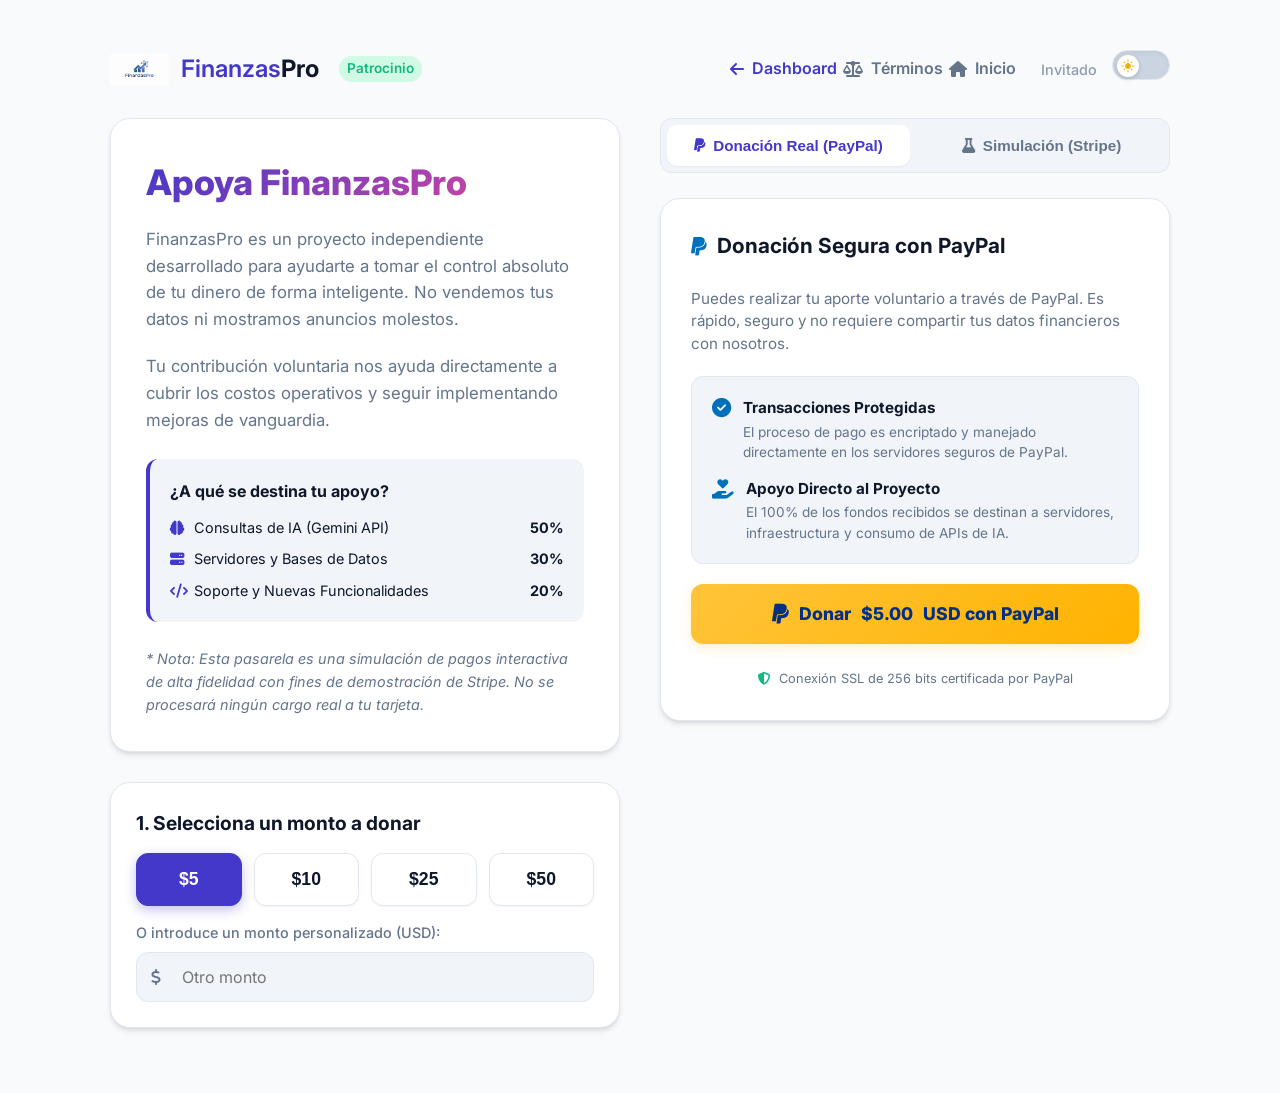
==== donar.html @ a04c6038 "Initial commit: FinanzasPro con donaciones PayPal" ====
<!DOCTYPE html>
<html lang="es">
<head>
    <meta charset="UTF-8">
    <meta name="viewport" content="width=device-width, initial-scale=1.0">
    <title>Apoyar a FinanzasPro | Donación Voluntaria y Segura</title>
    
    <!-- SEO Meta Tags Esenciales -->
    <meta name="description" content="Apoya el desarrollo independiente de FinanzasPro. Tu donación ayuda a mantener nuestros servidores activos y financiar las APIs de Inteligencia Artificial para ofrecerte consejos financieros inteligentes.">
    <meta name="keywords" content="donar, apoyar finanzaspro, donación voluntaria, stripe simulado, fintech inteligente, ahorro inteligente, finanzas personales">
    <meta name="author" content="FinanzasPro Team">
    <meta name="robots" content="index, follow">
    
    <!-- Open Graph / Facebook -->
    <meta property="og:type" content="website">
    <meta property="og:url" content="https://tusitio.com/donar">
    <meta property="og:title" content="Apoyar a FinanzasPro | Financiación Colectiva Inteligente">
    <meta property="og:description" content="Ayúdanos a mantener vivas las recomendaciones de IA. Haz una donación simulada o real de forma totalmente segura.">
    <meta property="og:image" content="https://tusitio.com/assets/og-image.jpg">
    
    <!-- Favicon -->
    <link rel="icon" type="image/svg+xml" href="data:image/svg+xml,<svg xmlns=%22http://www.w3.org/2000/svg%22 viewBox=%220 0 100 100%22><text y=%22.9em%22 font-size=%2290%22>💖</text></svg>">
    
    <!-- Google Fonts: Inter -->
    <link rel="preconnect" href="https://fonts.googleapis.com">
    <link rel="preconnect" href="https://fonts.gstatic.com" crossorigin>
    <link href="https://fonts.googleapis.com/css2?family=Inter:wght@300;400;500;600;700&display=swap" rel="stylesheet">
    
    <!-- FontAwesome for Icons -->
    <link rel="stylesheet" href="https://cdnjs.cloudflare.com/ajax/libs/font-awesome/6.4.0/css/all.min.css">
    
    <!-- CSS Principal -->
    <link rel="stylesheet" href="css/style.css">

    <!-- Script de inicialización de Tema para evitar flash blanco -->
    <script>
        (function() {
            const savedTheme = localStorage.getItem('theme');
            if (savedTheme === 'dark' || (!savedTheme && window.matchMedia('(prefers-color-scheme: dark)').matches)) {
                document.documentElement.setAttribute('data-theme', 'dark');
            }
        })();
    </script>

    <style>
        /* Estilos específicos de la página de donaciones */
        .donation-container {
            max-width: 1100px;
            margin: 0 auto;
            padding: 40px 20px;
        }

        .btn-back {
            display: inline-flex;
            align-items: center;
            gap: 8px;
            color: var(--color-primary);
            text-decoration: none;
            font-weight: 600;
            margin-bottom: 25px;
            transition: all 0.2s ease;
        }

        .btn-back:hover {
            transform: translateX(-5px);
            color: var(--color-primary-hover);
        }

        .donation-grid {
            display: grid;
            grid-template-columns: 1fr 1fr;
            gap: 40px;
            align-items: start;
        }

        @media (max-width: 900px) {
            .donation-grid {
                grid-template-columns: 1fr;
                gap: 30px;
            }
        }

        /* Hero Card */
        .donation-hero {
            background-color: var(--bg-card);
            border: 1px solid var(--border-color);
            border-radius: var(--radius-lg);
            padding: 35px;
            box-shadow: var(--shadow-md);
        }

        .donation-hero h1 {
            font-size: 2.2rem;
            font-weight: 800;
            margin-bottom: 15px;
            background: linear-gradient(135deg, var(--color-primary), #ec4899);
            -webkit-background-clip: text;
            background-clip: text;
            -webkit-text-fill-color: transparent;
        }

        .donation-hero p {
            color: var(--text-muted);
            font-size: 1.05rem;
            margin-bottom: 20px;
            line-height: 1.6;
        }

        .cost-breakdown {
            margin: 25px 0;
            padding: 20px;
            background-color: var(--bg-input);
            border-radius: var(--radius-md);
            border-left: 4px solid var(--color-primary);
        }

        .cost-breakdown h3 {
            font-size: 1rem;
            margin-bottom: 12px;
            font-weight: 700;
        }

        .cost-item {
            display: flex;
            justify-content: space-between;
            align-items: center;
            font-size: 0.9rem;
            margin-bottom: 8px;
            color: var(--text-main);
        }

        .cost-item:last-child {
            margin-bottom: 0;
        }

        .cost-item span i {
            width: 20px;
            color: var(--color-primary);
        }

        /* Amount Selector */
        .amount-selector {
            margin-top: 30px;
        }

        .amount-selector h2 {
            font-size: 1.2rem;
            font-weight: 700;
            margin-bottom: 15px;
        }

        .preset-grid {
            display: grid;
            grid-template-columns: repeat(4, 1fr);
            gap: 12px;
            margin-bottom: 15px;
        }

        @media (max-width: 480px) {
            .preset-grid {
                grid-template-columns: repeat(2, 1fr);
            }
        }

        .amount-btn {
            background-color: var(--bg-card);
            border: 1px solid var(--border-color);
            border-radius: var(--radius-md);
            padding: 15px 10px;
            font-size: 1.1rem;
            font-weight: 700;
            color: var(--text-main);
            cursor: pointer;
            transition: all 0.2s ease;
            box-shadow: var(--shadow-sm);
            text-align: center;
        }

        .amount-btn:hover {
            border-color: var(--color-primary);
            color: var(--color-primary);
            transform: translateY(-2px);
        }

        .amount-btn.active {
            background-color: var(--color-primary);
            border-color: var(--color-primary);
            color: white;
            box-shadow: 0 4px 12px rgba(67, 56, 202, 0.3);
        }

        /* Custom Input Inside Selector */
        .custom-amount-wrapper {
            margin-top: 15px;
        }

        /* 3D Flipping Credit Card Visual */
        .card-perspective {
            perspective: 1000px;
            margin-bottom: 25px;
        }

        .credit-card-mock {
            width: 100%;
            height: 220px;
            position: relative;
            transform-style: preserve-3d;
            transition: transform 0.8s cubic-bezier(0.175, 0.885, 0.32, 1.275);
            cursor: pointer;
        }

        .credit-card-mock.flipped {
            transform: rotateY(180deg);
        }

        .card-face {
            position: absolute;
            width: 100%;
            height: 100%;
            backface-visibility: hidden;
            border-radius: 16px;
            padding: 24px;
            color: white;
            display: flex;
            flex-direction: column;
            justify-content: space-between;
            box-shadow: 0 10px 25px rgba(0, 0, 0, 0.25);
            background: linear-gradient(135deg, #1e1b4b, #312e81, #4338ca);
            border: 1px solid rgba(255, 255, 255, 0.1);
        }

        .card-face.back {
            transform: rotateY(180deg);
            background: linear-gradient(135deg, #312e81, #1e1b4b, #0f172a);
            padding: 20px 0;
        }

        /* Front elements */
        .card-brand-row {
            display: flex;
            justify-content: space-between;
            align-items: center;
        }

        .card-chip {
            width: 45px;
            height: 35px;
            background: linear-gradient(135deg, #f59e0b, #d97706);
            border-radius: 6px;
            position: relative;
            overflow: hidden;
        }

        .card-chip::after {
            content: '';
            position: absolute;
            top: 0; left: 0; right: 0; bottom: 0;
            background: repeating-linear-gradient(0deg, transparent, transparent 4px, rgba(0,0,0,0.1) 4px, rgba(0,0,0,0.1) 8px),
                        repeating-linear-gradient(90deg, transparent, transparent 4px, rgba(0,0,0,0.1) 4px, rgba(0,0,0,0.1) 8px);
        }

        .card-number-display {
            font-size: 1.5rem;
            letter-spacing: 3px;
            font-family: 'Courier New', Courier, monospace;
            font-weight: bold;
            margin: 20px 0 10px 0;
            text-shadow: 1px 1px 2px rgba(0, 0, 0, 0.5);
            word-spacing: 5px;
        }

        .card-info-row {
            display: flex;
            justify-content: space-between;
            align-items: flex-end;
        }

        .card-label {
            font-size: 0.7rem;
            text-transform: uppercase;
            letter-spacing: 1px;
            opacity: 0.7;
            margin-bottom: 2px;
        }

        .card-value {
            font-size: 0.95rem;
            font-weight: 600;
            text-transform: uppercase;
            letter-spacing: 1px;
            max-width: 180px;
            overflow: hidden;
            text-overflow: ellipsis;
            white-space: nowrap;
        }

        .card-value.expiry {
            font-family: 'Courier New', Courier, monospace;
            font-size: 1.1rem;
        }

        /* Back elements */
        .card-magnetic-stripe {
            height: 45px;
            background-color: #000;
            width: 100%;
            margin-top: 10px;
        }

        .card-signature-area {
            margin: 15px 24px;
            display: flex;
            align-items: center;
        }

        .signature-strip {
            background-color: #fff;
            color: #333;
            height: 35px;
            flex-grow: 1;
            padding: 0 10px;
            font-family: 'Brush Script MT', cursive, sans-serif;
            font-size: 1.3rem;
            display: flex;
            align-items: center;
            border-radius: 4px;
            background-image: repeating-linear-gradient(45deg, #e2e8f0, #e2e8f0 10px, #fff 10px, #fff 20px);
        }

        .cvv-display {
            background-color: #f59e0b;
            color: #000;
            width: 45px;
            height: 30px;
            display: flex;
            align-items: center;
            justify-content: center;
            font-weight: bold;
            font-family: 'Courier New', Courier, monospace;
            border-radius: 4px;
            margin-left: 10px;
        }

        .card-back-text {
            font-size: 0.6rem;
            opacity: 0.5;
            padding: 0 24px;
            line-height: 1.3;
        }

        /* Form styling extension */
        .checkout-card {
            background-color: var(--bg-card);
            border: 1px solid var(--border-color);
            border-radius: var(--radius-lg);
            padding: 30px;
            box-shadow: var(--shadow-md);
        }

        .checkout-card h2 {
            font-size: 1.3rem;
            margin-bottom: 20px;
            font-weight: 700;
            display: flex;
            align-items: center;
            gap: 10px;
        }

        .checkout-card h2 i {
            color: var(--color-success);
        }

        .input-inline-group {
            display: grid;
            grid-template-columns: 2fr 1fr;
            gap: 15px;
        }

        .checkout-secure-badge {
            display: flex;
            align-items: center;
            justify-content: center;
            gap: 8px;
            font-size: 0.8rem;
            color: var(--text-muted);
            margin-top: 15px;
            text-align: center;
        }

        .checkout-secure-badge i {
            color: #10b981;
        }

        /* Success Modal */
        .modal-overlay {
            position: fixed;
            top: 0; left: 0; width: 100%; height: 100%;
            background-color: rgba(15, 23, 42, 0.85);
            backdrop-filter: blur(8px);
            z-index: 100000;
            display: flex;
            align-items: center;
            justify-content: center;
            opacity: 0;
            pointer-events: none;
            transition: opacity 0.4s ease;
        }

        .modal-overlay.active {
            opacity: 1;
            pointer-events: auto;
        }

        .success-modal {
            background-color: var(--bg-card);
            border-radius: 24px;
            padding: 40px;
            max-width: 500px;
            width: 90%;
            text-align: center;
            box-shadow: var(--shadow-lg);
            border: 1px solid var(--border-color);
            transform: scale(0.8) translateY(20px);
            transition: transform 0.4s cubic-bezier(0.175, 0.885, 0.32, 1.275);
            position: relative;
            overflow: hidden;
        }

        .modal-overlay.active .success-modal {
            transform: scale(1) translateY(0);
        }

        .modal-icon {
            width: 80px;
            height: 80px;
            background-color: var(--color-success-bg);
            color: var(--color-success);
            font-size: 3rem;
            border-radius: 50%;
            display: inline-flex;
            align-items: center;
            justify-content: center;
            margin-bottom: 25px;
            animation: pop-bounce 0.6s cubic-bezier(0.175, 0.885, 0.32, 1.275) 0.2s both;
        }

        @keyframes pop-bounce {
            0% { transform: scale(0); }
            70% { transform: scale(1.15); }
            100% { transform: scale(1); }
        }

        .success-modal h2 {
            font-size: 1.8rem;
            font-weight: 800;
            margin-bottom: 15px;
            color: var(--text-main);
        }

        .success-modal p {
            color: var(--text-muted);
            font-size: 1rem;
            line-height: 1.6;
            margin-bottom: 30px;
        }

        .btn-modal-close {
            background: linear-gradient(135deg, var(--color-primary), #6366f1);
            color: white;
            border: none;
            padding: 14px 28px;
            border-radius: var(--radius-md);
            font-weight: 700;
            font-size: 1rem;
            cursor: pointer;
            width: 100%;
            transition: all 0.2s;
            box-shadow: 0 4px 12px rgba(67, 56, 202, 0.3);
        }

        .btn-modal-close:hover {
            transform: translateY(-2px);
            filter: brightness(1.1);
        }

        /* Sparkle/Confetti Canvas */
        #confetti-canvas {
            position: absolute;
            top: 0; left: 0; width: 100%; height: 100%;
            pointer-events: none;
            z-index: 10;
        }

        /* Selector de Métodos de Pago (Tabs) */
        .payment-method-selector {
            display: flex;
            gap: 10px;
            margin-bottom: 25px;
            background-color: var(--bg-input);
            padding: 6px;
            border-radius: var(--radius-md);
            border: 1px solid var(--border-color);
        }

        .method-tab {
            flex: 1;
            display: flex;
            align-items: center;
            justify-content: center;
            gap: 8px;
            padding: 12px 10px;
            border-radius: calc(var(--radius-md) - 2px);
            border: none;
            background: none;
            color: var(--text-muted);
            font-size: 0.95rem;
            font-weight: 700;
            cursor: pointer;
            transition: all 0.2s ease;
        }

        .method-tab:hover {
            color: var(--text-main);
        }

        .method-tab.active {
            background-color: var(--bg-card);
            color: var(--color-primary);
            box-shadow: var(--shadow-sm);
        }

        /* Paneles */
        .stripe-panel.hidden,
        .paypal-panel.hidden {
            display: none;
        }

        /* Panel de PayPal */
        .paypal-panel {
            background-color: var(--bg-card);
            border: 1px solid var(--border-color);
            border-radius: var(--radius-lg);
            padding: 30px;
            box-shadow: var(--shadow-md);
            display: flex;
            flex-direction: column;
            gap: 20px;
        }

        .paypal-info-box {
            background-color: var(--bg-input);
            border: 1px solid var(--border-color);
            border-radius: var(--radius-md);
            padding: 20px;
            display: flex;
            flex-direction: column;
            gap: 15px;
        }

        .paypal-info-item {
            display: flex;
            align-items: flex-start;
            gap: 12px;
            font-size: 0.95rem;
            line-height: 1.5;
            color: var(--text-main);
        }

        .paypal-info-item i {
            color: #0070ba;
            font-size: 1.2rem;
            margin-top: 2px;
        }

        /* Botón de PayPal Oficial */
        .btn-paypal {
            background: linear-gradient(135deg, #ffc439, #ffb300);
            color: #003087;
            border: none;
            padding: 16px 28px;
            border-radius: var(--radius-md);
            font-weight: 800;
            font-size: 1.1rem;
            cursor: pointer;
            width: 100%;
            display: flex;
            align-items: center;
            justify-content: center;
            gap: 10px;
            box-shadow: 0 4px 12px rgba(255, 196, 57, 0.25);
            transition: all 0.25s cubic-bezier(0.175, 0.885, 0.32, 1.275);
            text-decoration: none;
        }

        .btn-paypal:hover {
            transform: translateY(-2px);
            box-shadow: 0 6px 18px rgba(255, 196, 57, 0.4);
            filter: brightness(1.03);
        }

        .btn-paypal:active {
            transform: translateY(0);
        }

        .btn-paypal i {
            font-size: 1.4rem;
        }

        .paypal-secure-badge {
            display: flex;
            align-items: center;
            justify-content: center;
            gap: 8px;
            font-size: 0.8rem;
            color: var(--text-muted);
            text-align: center;
            margin-top: 5px;
        }

        .paypal-secure-badge i {
            color: #10b981;
        }
    </style>
</head>
<body>
    <!-- Toast Notification Container -->
    <div id="toast-container" class="toast-container"></div>

    <div class="donation-container">
        <div class="top-nav" style="margin-bottom: 20px; position: relative;">
            <div class="logo">
                <img src="images/logo.png" alt="FinanzasPro" class="logo-img">
                <span>Finanzas<strong>Pro</strong></span>
                <span style="font-size: 0.85rem; padding: 2px 8px; background-color: var(--color-success-bg); color: var(--color-success); border-radius: 9999px; margin-left: 8px;">Patrocinio</span>
            </div>
            
            <button class="mobile-menu-btn" id="mobile-menu-btn" aria-label="Abrir menú">
                <i class="fa-solid fa-bars"></i>
            </button>

            <div class="user-profile" id="mobile-menu">
                <div class="dashboard-nav-links no-print">
                    <a href="finanzas.html" class="btn-back" style="margin-bottom: 0;">
                        <i class="fa-solid fa-arrow-left"></i> Dashboard
                    </a>
                    <a href="terminos.html" class="btn-back" style="margin-bottom: 0; color: var(--text-muted);">
                        <i class="fa-solid fa-scale-balanced"></i> Términos
                    </a>
                    <a href="index.html" class="btn-back" style="margin-bottom: 0; color: var(--text-muted);">
                        <i class="fa-solid fa-house"></i> Inicio
                    </a>
                </div>
                <span id="user-display" class="placeholder-text" style="font-size: 0.9rem; color: var(--text-muted);">Invitado</span>
                <label class="theme-switch" title="Cambiar tema">
                    <input type="checkbox" id="theme-toggle">
                    <span class="theme-slider">
                        <span class="theme-circle">
                            <svg class="sun-icon" xmlns="http://www.w3.org/2000/svg" viewBox="0 0 24 24"><path d="M12 7c-2.76 0-5 2.24-5 5s2.24 5 5 5 5-2.24 5-5-2.24-5-5-5zM2 13h2c.55 0 1-.45 1-1s-.45-1-1-1H2c-.55 0-1 .45-1 1s.45 1 1 1zm18 0h2c.55 0 1-.45 1-1s-.45-1-1-1h-2c-.55 0-1 .45-1 1s.45 1 1 1zM11 2v2c0 .55.45 1 1 1s1-.45 1-1V2c0-.55-.45-1-1-1s-1 .45-1 1zm0 18v2c0 .55.45 1 1 1s1-.45 1-1v-2c0-.55-.45-1-1-1s-1 .45-1 1zM5.99 4.58c-.39-.39-1.03-.39-1.41 0s-.39 1.03 0 1.41l1.06 1.06c.39.39 1.03.39 1.41 0s.39-1.03 0-1.41L5.99 4.58zm12.37 12.37c-.39-.39-1.03-.39-1.41 0s-.39 1.03 0 1.41l1.06 1.06c.39.39 1.03.39 1.41 0s.39-1.03 0-1.41l-1.06-1.06zm1.06-10.96c.39-.39.39-1.03 0-1.41s-1.03-.39-1.41 0l-1.06 1.06c-.39.39-.39 1.03 0 1.41s1.03.39 1.41 0l1.06-1.06zM7.05 18.01c.39-.39.39-1.03 0-1.41s-1.03-.39-1.41 0l-1.06 1.06c-.39.39-.39 1.03 0 1.41s1.03.39 1.41 0l1.06-1.06z"/></svg>
                            <svg class="moon-icon" xmlns="http://www.w3.org/2000/svg" viewBox="0 0 24 24"><path d="M12.3 22h-.1c-5.5 0-10-4.5-10-10 0-4.7 3.3-8.8 8-9.7.5-.1 1 .3 1 .8s-.3.9-.8 1c-3.6.8-6.2 4-6.2 7.9 0 4.4 3.6 8 8 8 3.9 0 7.1-2.6 7.9-6.2.1-.5.6-.8 1-.8.5 0 .9.4.8 1-.9 4.7-5 8-9.7 8z"/></svg>
                        </span>
                    </span>
                </label>
            </div>
        </div>

        <div class="donation-grid">
            <!-- Columna Izquierda: Información -->
            <div class="donation-hero-column">
                <div class="donation-hero">
                    <h1>Apoya FinanzasPro</h1>
                    <p>FinanzasPro es un proyecto independiente desarrollado para ayudarte a tomar el control absoluto de tu dinero de forma inteligente. No vendemos tus datos ni mostramos anuncios molestos.</p>
                    <p>Tu contribución voluntaria nos ayuda directamente a cubrir los costos operativos y seguir implementando mejoras de vanguardia.</p>
                    
                    <div class="cost-breakdown">
                        <h3>¿A qué se destina tu apoyo?</h3>
                        <div class="cost-item">
                            <span><i class="fa-solid fa-brain"></i> Consultas de IA (Gemini API)</span>
                            <strong>50%</strong>
                        </div>
                        <div class="cost-item">
                            <span><i class="fa-solid fa-server"></i> Servidores y Bases de Datos</span>
                            <strong>30%</strong>
                        </div>
                        <div class="cost-item">
                            <span><i class="fa-solid fa-code"></i> Soporte y Nuevas Funcionalidades</span>
                            <strong>20%</strong>
                        </div>
                    </div>
                    
                    <p style="font-size: 0.9rem; font-style: italic; margin-bottom: 0;">* Nota: Esta pasarela es una simulación de pagos interactiva de alta fidelidad con fines de demostración de Stripe. No se procesará ningún cargo real a tu tarjeta.</p>
                </div>

                <!-- Selector de Montos -->
                <div class="amount-selector card">
                    <h2>1. Selecciona un monto a donar</h2>
                    <div class="preset-grid">
                        <button class="amount-btn active" data-amount="5">$5</button>
                        <button class="amount-btn" data-amount="10">$10</button>
                        <button class="amount-btn" data-amount="25">$25</button>
                        <button class="amount-btn" data-amount="50">$50</button>
                    </div>
                    <div class="custom-amount-wrapper">
                        <label for="custom-amount">O introduce un monto personalizado (USD):</label>
                        <div class="input-wrapper">
                            <i class="fa-solid fa-dollar-sign"></i>
                            <input type="number" id="custom-amount" min="1" max="9999" placeholder="Otro monto" title="Monto personalizado">
                        </div>
                    </div>
                </div>
            </div>

            <!-- Columna Derecha: Pago Interactivo -->
            <div class="checkout-column">
                <!-- Selector de Métodos de Pago -->
                <div class="payment-method-selector">
                    <button class="method-tab active" data-target="paypal-panel">
                        <i class="fa-brands fa-paypal"></i> Donación Real (PayPal)
                    </button>
                    <button class="method-tab" data-target="stripe-panel">
                        <i class="fa-solid fa-flask"></i> Simulación (Stripe)
                    </button>
                </div>

                <!-- Panel de PayPal Real -->
                <div id="paypal-panel" class="paypal-panel">
                    <h2 style="font-size: 1.3rem; margin-bottom: 5px; font-weight: 700; display: flex; align-items: center; gap: 10px;"><i class="fa-brands fa-paypal" style="color: #0070ba;"></i> Donación Segura con PayPal</h2>
                    <p style="margin: 0; font-size: 0.95rem; color: var(--text-muted); line-height: 1.5;">
                        Puedes realizar tu aporte voluntario a través de PayPal. Es rápido, seguro y no requiere compartir tus datos financieros con nosotros.
                    </p>
                    
                    <div class="paypal-info-box">
                        <div class="paypal-info-item">
                            <i class="fa-solid fa-circle-check"></i>
                            <div>
                                <strong style="font-size: 0.95rem; display: block; margin-bottom: 2px;">Transacciones Protegidas</strong>
                                <p style="margin: 0; font-size: 0.85rem; color: var(--text-muted);">El proceso de pago es encriptado y manejado directamente en los servidores seguros de PayPal.</p>
                            </div>
                        </div>
                        <div class="paypal-info-item">
                            <i class="fa-solid fa-hand-holding-heart"></i>
                            <div>
                                <strong style="font-size: 0.95rem; display: block; margin-bottom: 2px;">Apoyo Directo al Proyecto</strong>
                                <p style="margin: 0; font-size: 0.85rem; color: var(--text-muted);">El 100% de los fondos recibidos se destinan a servidores, infraestructura y consumo de APIs de IA.</p>
                            </div>
                        </div>
                    </div>

                    <!-- Botón de Redirección PayPal -->
                    <a href="#" id="paypal-btn" target="_blank" rel="noopener noreferrer" class="btn-paypal">
                        <i class="fa-brands fa-paypal"></i> Donar <span id="paypal-btn-amount">$5.00</span> USD con PayPal
                    </a>
                    
                    <div class="paypal-secure-badge">
                        <i class="fa-solid fa-shield-halved"></i> Conexión SSL de 256 bits certificada por PayPal
                    </div>
                </div>

                <!-- Panel de Stripe Simulado -->
                <div id="stripe-panel" class="stripe-panel hidden">
                    <!-- Visual 3D de la tarjeta -->
                    <div class="card-perspective">
                        <div class="credit-card-mock" id="credit-card-mock">
                            <!-- Cara Frontal -->
                            <div class="card-face front">
                                <div class="card-brand-row">
                                    <i class="fa-solid fa-wifi" style="transform: rotate(90deg); font-size: 1.1rem; opacity: 0.8;"></i>
                                    <span style="font-weight: 800; font-size: 1.1rem; letter-spacing: 1px;"><i class="fa-solid fa-wallet" style="margin-right: 4px;"></i>FinanzasPro</span>
                                </div>
                                <div class="card-chip"></div>
                                <div class="card-number-display" id="card-number-display">•••• •••• •••• ••••</div>
                                <div class="card-info-row">
                                    <div>
                                        <div class="card-label">Titular</div>
                                        <div class="card-value" id="card-holder-display">TU NOMBRE AQUÍ</div>
                                    </div>
                                    <div>
                                        <div class="card-label">Vence</div>
                                        <div class="card-value expiry" id="card-expiry-display">MM/AA</div>
                                    </div>
                                </div>
                            </div>
                            
                            <!-- Cara Trasera -->
                            <div class="card-face back">
                                <div class="card-magnetic-stripe"></div>
                                <div class="card-signature-area">
                                    <div class="signature-strip" id="signature-display">Titular</div>
                                    <div class="cvv-display" id="card-cvv-display">•••</div>
                                </div>
                                <p class="card-back-text">Esta tarjeta es simulada de forma segura para la demostración de Stripe. No ingrese datos financieros confidenciales reales.</p>
                            </div>
                        </div>
                    </div>

                    <!-- Formulario de Pago de Stripe Simulado -->
                    <div class="checkout-card">
                        <h2><i class="fa-solid fa-shield-halved"></i> Detalles de Facturación</h2>
                        <form id="donation-form" onsubmit="event.preventDefault();">
                            <div class="form-group">
                                <label for="card-holder">Nombre en la tarjeta</label>
                                <div class="input-wrapper">
                                    <i class="fa-solid fa-user"></i>
                                    <input type="text" id="card-holder" required placeholder="Nombre completo" autocomplete="cc-name" title="Nombre en la tarjeta">
                                </div>
                            </div>

                            <div class="form-group">
                                <label for="card-number">Número de tarjeta</label>
                                <div class="input-wrapper">
                                    <i class="fa-solid fa-credit-card"></i>
                                    <input type="text" id="card-number" required placeholder="4000 1234 5678 9010" maxlength="19" autocomplete="cc-number" title="Número de tarjeta">
                                </div>
                            </div>

                            <div class="input-inline-group">
                                <div class="form-group">
                                    <label for="card-expiry">Fecha de vencimiento</label>
                                    <div class="input-wrapper">
                                        <i class="fa-regular fa-calendar-days"></i>
                                        <input type="text" id="card-expiry" required placeholder="MM/AA" maxlength="5" autocomplete="cc-exp" title="Fecha de vencimiento">
                                    </div>
                                </div>
                                <div class="form-group">
                                    <label for="card-cvv">CVV</label>
                                    <div class="input-wrapper">
                                        <i class="fa-solid fa-lock"></i>
                                        <input type="password" id="card-cvv" required placeholder="123" maxlength="4" autocomplete="cc-csc" title="Código de seguridad">
                                    </div>
                                </div>
                            </div>

                            <button type="submit" id="submit-pay-btn" class="btn-primary" style="margin-top: 10px;">
                                <i class="fa-solid fa-heart" style="color: #f43f5e;"></i> Donar $5.00 USD
                            </button>
                            
                            <div class="checkout-secure-badge">
                                <i class="fa-solid fa-lock"></i> Pago Encriptado SSL de 256 bits via Stripe Demo
                            </div>
                        </form>
                    </div>
                </div>
            </div>
        </div>
    </div>

    <!-- Modal de Agradecimiento Exitoso -->
    <div class="modal-overlay" id="success-modal-overlay">
        <div class="success-modal">
            <canvas id="confetti-canvas"></canvas>
            <div class="modal-icon">
                <i class="fa-solid fa-circle-check"></i>
            </div>
            <h2>¡Donación Recibida!</h2>
            <p id="success-msg-text">¡Muchísimas gracias por apoyar a FinanzasPro! Tu generosa contribución simulada de <strong>$5.00 USD</strong> nos ayuda directamente a continuar ofreciendo asesoramiento financiero inteligente.</p>
            <button class="btn-modal-close" id="modal-close-btn">
                Volver al Panel Principal
            </button>
        </div>
    </div>

    <!-- Firebase Compat SDKs (Para leer si el usuario está logueado y pre-cargar su nombre/mail) -->
    <script defer src="/__/firebase/12.13.0/firebase-app-compat.js"></script>
    <script defer src="/__/firebase/12.13.0/firebase-auth-compat.js"></script>
    <script defer src="/__/firebase/init.js?useEmulator=true"></script>

    <script>
        document.addEventListener('DOMContentLoaded', function() {
            // --- Gestión de Tema ---
            const themeToggle = document.getElementById('theme-toggle');
            
            function updateThemeUI() {
                const isDark = document.documentElement.getAttribute('data-theme') === 'dark';
                themeToggle.checked = isDark;
            }
            updateThemeUI();

            themeToggle.addEventListener('change', () => {
                if (themeToggle.checked) {
                    document.documentElement.setAttribute('data-theme', 'dark');
                    localStorage.setItem('theme', 'dark');
                } else {
                    document.documentElement.removeAttribute('data-theme');
                    localStorage.setItem('theme', 'light');
                }
            });

            // --- Escucha de Usuario Logueado (Firebase) ---
            const userDisplay = document.getElementById('user-display');
            const cardHolderInput = document.getElementById('card-holder');
            const cardHolderDisplay = document.getElementById('card-holder-display');
            const signatureDisplay = document.getElementById('signature-display');

            // Timeout de Firebase en caso de estar cargando localmente
            setTimeout(() => {
                if (window.firebase) {
                    firebase.auth().onAuthStateChanged(user => {
                        if (user) {
                            userDisplay.textContent = user.email;
                            userDisplay.classList.remove('placeholder-text');
                            
                            // Prefiltrar nombre simulado
                            const displayName = user.displayName || user.email.split('@')[0];
                            cardHolderInput.value = displayName;
                            cardHolderDisplay.textContent = displayName.toUpperCase();
                            signatureDisplay.textContent = displayName;
                        }
                    });
                }
            }, 800);

            // --- Cambio de Métodos de Pago (Tabs) ---
            const methodTabs = document.querySelectorAll('.method-tab');
            const paypalPanel = document.getElementById('paypal-panel');
            const stripePanel = document.getElementById('stripe-panel');

            methodTabs.forEach(tab => {
                tab.addEventListener('click', function() {
                    methodTabs.forEach(t => t.classList.remove('active'));
                    this.classList.add('active');

                    const target = this.getAttribute('data-target');
                    if (target === 'paypal-panel') {
                        paypalPanel.classList.remove('hidden');
                        stripePanel.classList.add('hidden');
                    } else {
                        stripePanel.classList.remove('hidden');
                        paypalPanel.classList.add('hidden');
                    }
                });
            });

            // --- Gestión de Donación ---
            let currentDonationAmount = 5;
            const presetButtons = document.querySelectorAll('.amount-btn');
            const customAmountInput = document.getElementById('custom-amount');
            const submitPayBtn = document.getElementById('submit-pay-btn');
            const paypalBtn = document.getElementById('paypal-btn');
            const paypalBtnAmount = document.getElementById('paypal-btn-amount');

            function getPayPalUrl(amount) {
                const business = 'ercode.10@gmail.com';
                const itemName = encodeURIComponent('Apoyo y Donación a FinanzasPro');
                return `https://www.paypal.com/cgi-bin/webscr?cmd=_donations&business=${encodeURIComponent(business)}&item_name=${itemName}&amount=${amount.toFixed(2)}&currency_code=USD&no_shipping=1`;
            }

            function updateAmount(amount) {
                currentDonationAmount = parseFloat(amount) || 0;
                
                // Formatear botón de Stripe simulado
                submitPayBtn.innerHTML = `<i class="fa-solid fa-heart" style="color: #f43f5e;"></i> Donar $${currentDonationAmount.toFixed(2)} USD`;
                
                // Formatear botón y enlace de PayPal real
                paypalBtnAmount.textContent = `$${currentDonationAmount.toFixed(2)}`;
                paypalBtn.href = getPayPalUrl(currentDonationAmount);
            }

            // Inicializar enlace de PayPal al cargar la página
            updateAmount(currentDonationAmount);

            presetButtons.forEach(btn => {
                btn.addEventListener('click', function() {
                    presetButtons.forEach(b => b.classList.remove('active'));
                    this.classList.add('active');
                    customAmountInput.value = ''; // Limpiar personalizado
                    updateAmount(this.getAttribute('data-amount'));
                });
            });

            customAmountInput.addEventListener('input', function() {
                presetButtons.forEach(b => b.classList.remove('active'));
                let val = parseFloat(this.value);
                if (val < 1) val = 1;
                if (val > 9999) val = 9999;
                updateAmount(val);
            });

            // --- Interacciones Dinámicas de Tarjeta de Crédito ---
            const creditCardMock = document.getElementById('credit-card-mock');
            const cardNumInput = document.getElementById('card-number');
            const cardExpiryInput = document.getElementById('card-expiry');
            const cardCvvInput = document.getElementById('card-cvv');

            const cardNumDisplay = document.getElementById('card-number-display');
            const cardExpiryDisplay = document.getElementById('card-expiry-display');
            const cardCvvDisplay = document.getElementById('card-cvv-display');

            // Giro al enfocar CVV
            cardCvvInput.addEventListener('focus', () => {
                creditCardMock.classList.add('flipped');
            });
            cardCvvInput.addEventListener('blur', () => {
                creditCardMock.classList.remove('flipped');
            });

            // Giro al hacer click en la tarjeta misma
            creditCardMock.addEventListener('click', () => {
                creditCardMock.classList.toggle('flipped');
            });

            // Actualización de inputs en la tarjeta
            cardHolderInput.addEventListener('input', function() {
                const val = this.value.toUpperCase();
                cardHolderDisplay.textContent = val || 'TU NOMBRE AQUÍ';
                signatureDisplay.textContent = this.value || 'Titular';
            });

            // Formatear número de tarjeta (Grupos de 4)
            cardNumInput.addEventListener('input', function() {
                let val = this.value.replace(/\D/g, '');
                let formatted = '';
                for (let i = 0; i < val.length; i++) {
                    if (i > 0 && i % 4 === 0) formatted += ' ';
                    formatted += val[i];
                }
                this.value = formatted;
                
                // Rellenar lo restante en la visualización
                let displayVal = formatted;
                while (displayVal.replace(/\s/g, '').length < 16) {
                    displayVal += '•';
                    if (displayVal.replace(/\s/g, '').length % 4 === 0 && displayVal.replace(/\s/g, '').length < 16) {
                        displayVal += ' ';
                    }
                }
                // Formato exacto en bloques de 4 para los bullet points
                let blocks = displayVal.split(' ');
                cardNumDisplay.textContent = blocks.join(' ');
            });

            // Formatear Expiración (MM/AA)
            cardExpiryInput.addEventListener('input', function() {
                let val = this.value.replace(/\D/g, '');
                if (val.length > 2) {
                    val = val.substring(0, 2) + '/' + val.substring(2, 4);
                }
                this.value = val;
                cardExpiryDisplay.textContent = val || 'MM/AA';
            });

            // Formatear CVV
            cardCvvInput.addEventListener('input', function() {
                let val = this.value.replace(/\D/g, '');
                this.value = val;
                cardCvvDisplay.textContent = '•'.repeat(val.length) || '•••';
            });

            // --- Formulario de Envió (Simulado con Stripe spinner y modal de éxito) ---
            const donationForm = document.getElementById('donation-form');
            const successOverlay = document.getElementById('success-modal-overlay');
            const successMsgText = document.getElementById('success-msg-text');
            const modalCloseBtn = document.getElementById('modal-close-btn');

            donationForm.addEventListener('submit', function(e) {
                e.preventDefault();

                if (currentDonationAmount <= 0) {
                    showToast('Por favor, selecciona un monto válido.', 'error');
                    return;
                }

                // Deshabilitar botón y mostrar loading
                submitPayBtn.disabled = true;
                const originalContent = submitPayBtn.innerHTML;
                submitPayBtn.innerHTML = '<i class="fa-solid fa-spinner fa-spin"></i> Procesando con Stripe...';

                // Simular tiempo de conexión con pasarela de pagos
                setTimeout(() => {
                    submitPayBtn.disabled = false;
                    submitPayBtn.innerHTML = originalContent;

                    // Abrir modal de éxito y actualizar texto
                    successMsgText.innerHTML = `¡Muchísimas gracias por apoyar a <strong>FinanzasPro</strong>! Tu contribución simulada de <strong style="color: var(--color-success); font-size: 1.15rem;">$${currentDonationAmount.toFixed(2)} USD</strong> nos ayuda directamente a continuar financiando servidores e Inteligencia Artificial para ofrecerte consejos financieros excelentes.`;
                    successOverlay.classList.add('active');

                    // Lanzar efecto Confetti
                    initConfetti();
                }, 2000);
            });

            modalCloseBtn.addEventListener('click', () => {
                successOverlay.classList.remove('active');
                window.location.href = 'finanzas.html';
            });

            // --- Utilidad Toast ---
            function showToast(message, type = 'success') {
                const toastContainer = document.getElementById('toast-container');
                if (!toastContainer) return;

                const toast = document.createElement('div');
                toast.classList.add('toast', type);
                
                const icon = type === 'success' ? 'fa-check-circle' : 'fa-circle-xmark';
                
                toast.innerHTML = `
                    <i class="fa-solid ${icon}"></i>
                    <span>${message}</span>
                `;
                
                toastContainer.appendChild(toast);
                
                void toast.offsetWidth;
                toast.classList.add('show');
                
                setTimeout(() => {
                    toast.classList.remove('show');
                    setTimeout(() => toast.remove(), 300);
                }, 3000);
            }

            // --- Motor de Confetti Simple en Canvas ---
            function initConfetti() {
                const canvas = document.getElementById('confetti-canvas');
                const ctx = canvas.getContext('2d');
                
                // Redimensionar canvas a la escala del modal
                canvas.width = canvas.parentElement.clientWidth;
                canvas.height = canvas.parentElement.clientHeight;

                const colors = ['#4338ca', '#10b981', '#f59e0b', '#ec4899', '#3b82f6'];
                const confettiCount = 100;
                const confetti = [];

                for (let i = 0; i < confettiCount; i++) {
                    confetti.push({
                        x: Math.random() * canvas.width,
                        y: Math.random() * canvas.height - canvas.height,
                        r: Math.random() * 6 + 4,
                        d: Math.random() * confettiCount,
                        color: colors[Math.floor(Math.random() * colors.length)],
                        tilt: Math.random() * 10 - 5,
                        tiltAngleIncremental: Math.random() * 0.07 + 0.02,
                        tiltAngle: 0
                    });
                }

                let animationFrameId;
                
                function draw() {
                    ctx.clearRect(0, 0, canvas.width, canvas.height);
                    
                    let remaining = false;
                    confetti.forEach((p, index) => {
                        p.tiltAngle += p.tiltAngleIncremental;
                        p.y += (Math.cos(p.d) + 3 + p.r / 2) / 2;
                        p.x += Math.sin(p.tiltAngle);
                        p.tilt = Math.sin(p.tiltAngle - index / 3) * 15;

                        if (p.y <= canvas.height) {
                            remaining = true;
                        }

                        ctx.beginPath();
                        ctx.lineWidth = p.r;
                        ctx.strokeStyle = p.color;
                        ctx.moveTo(p.x + p.tilt + p.r / 2, p.y);
                        ctx.lineTo(p.x + p.tilt, p.y + p.tilt + p.r / 2);
                        ctx.stroke();
                    });

                    if (remaining) {
                        animationFrameId = requestAnimationFrame(draw);
                    } else {
                        cancelAnimationFrame(animationFrameId);
                    }
                }

                draw();
            }
        });

        // --- Lógica del menú móvil ---
        document.addEventListener('DOMContentLoaded', () => {
            const mobileMenuBtn = document.getElementById('mobile-menu-btn');
            const mobileMenu = document.getElementById('mobile-menu');
            if (mobileMenuBtn && mobileMenu) {
                mobileMenuBtn.addEventListener('click', () => {
                    mobileMenu.classList.toggle('mobile-menu-active');
                    const icon = mobileMenuBtn.querySelector('i');
                    if (mobileMenu.classList.contains('mobile-menu-active')) {
                        icon.classList.remove('fa-bars');
                        icon.classList.add('fa-xmark');
                    } else {
                        icon.classList.remove('fa-xmark');
                        icon.classList.add('fa-bars');
                    }
                });
            }
        });
    </script>
</body>
</html>
---- css/style.css ----
/* =========================================
   🎨 VARIABLES Y TEMAS (Luz / Oscuridad)
========================================= */
:root {
    /* Brand Colors */
    --color-primary: #4338ca; /* Indigo 700 */
    --color-primary-hover: #3730a3;
    --color-success: #10b981; /* Emerald 500 */
    --color-success-bg: #d1fae5;
    --color-danger: #ef4444; /* Red 500 */
    --color-danger-bg: #fee2e2;
    
    /* Light Theme (Default) */
    --bg-body: #f8fafc;
    --bg-card: #ffffff;
    --bg-input: #f1f5f9;
    --text-main: #0f172a;
    --text-muted: #64748b;
    --border-color: #e2e8f0;
    
    /* Shadows */
    --shadow-sm: 0 1px 2px 0 rgb(0 0 0 / 0.05);
    --shadow-md: 0 4px 6px -1px rgb(0 0 0 / 0.1), 0 2px 4px -2px rgb(0 0 0 / 0.1);
    --shadow-lg: 0 10px 15px -3px rgb(0 0 0 / 0.1), 0 4px 6px -4px rgb(0 0 0 / 0.1);
    
    /* Border Radius */
    --radius-md: 12px;
    --radius-lg: 20px;
    --radius-full: 9999px;
}

/* Dark Theme Variables */
[data-theme="dark"] {
    --bg-body: #0f172a;
    --bg-card: #1e293b;
    --bg-input: #0f172a;
    --text-main: #f8fafc;
    --text-muted: #94a3b8;
    --border-color: #334155;
    --color-success-bg: rgba(16, 185, 129, 0.1);
    --color-danger-bg: rgba(239, 68, 68, 0.1);
    --shadow-md: 0 4px 6px -1px rgb(0 0 0 / 0.3);
}

/* =========================================
   🛠️ RESET Y BASE
========================================= */
* {
    margin: 0;
    padding: 0;
    box-sizing: border-box;
}

body {
    font-family: 'Inter', sans-serif;
    background-color: var(--bg-body);
    color: var(--text-main);
    line-height: 1.6;
    transition: background-color 0.3s, color 0.3s;
    min-height: 100vh;
}

/* =========================================
   📊 LAYOUT PRINCIPAL (Dashboard)
========================================= */
.dashboard-wrapper {
    max-width: 1200px;
    margin: 0 auto;
    padding: 20px;
}

.top-nav {
    display: flex;
    justify-content: space-between;
    align-items: center;
    margin-bottom: 30px;
    padding: 10px 0;
}

.logo {
    display: flex;
    align-items: center;
    gap: 12px;
    font-size: 1.5rem;
    font-weight: 600;
    color: var(--color-primary);
}

.logo strong {
    color: var(--text-main);
}

.logo-img {
    height: 32px;
    width: auto;
    object-fit: contain;
    border-radius: var(--radius-sm);
}

.dashboard-grid {
    display: grid;
    grid-template-columns: 1fr 350px;
    gap: 30px;
}

@media (max-width: 992px) {
    .dashboard-grid {
        grid-template-columns: 1fr;
    }
}

/* =========================================
   📑 TARJETAS (Cards)
========================================= */
.card {
    background-color: var(--bg-card);
    border-radius: var(--radius-lg);
    padding: 25px;
    box-shadow: var(--shadow-md);
    border: 1px solid var(--border-color);
    margin-bottom: 25px;
}

.card-header {
    display: flex;
    justify-content: space-between;
    align-items: center;
    margin-bottom: 20px;
}

.card h2 {
    font-size: 1.2rem;
    font-weight: 700;
}

/* =========================================
   💰 BALANCE Y RESUMEN
========================================= */
.balance-card {
    background: linear-gradient(135deg, var(--color-primary), #6366f1);
    color: white;
    text-align: center;
    padding: 40px 25px;
    position: relative;
    overflow: hidden;
    border-radius: var(--radius-lg);
}

.balance-card::before {
    content: '';
    position: absolute;
    top: -50px;
    right: -50px;
    width: 150px;
    height: 150px;
    background: rgba(255, 255, 255, 0.1);
    border-radius: 50%;
}

.balance-card h3 {
    font-size: 0.9rem;
    font-weight: 500;
    text-transform: uppercase;
    letter-spacing: 1px;
    margin-bottom: 10px;
    opacity: 0.9;
}

.balance-card h1 {
    font-size: 3rem;
    font-weight: 800;
    margin-bottom: 25px;
}

.summary-grid {
    display: flex;
    justify-content: center;
    gap: 40px;
    border-top: 1px solid rgba(255, 255, 255, 0.2);
    padding-top: 25px;
}

.stat-box {
    display: flex;
    align-items: center;
    gap: 15px;
}

.stat-icon {
    width: 45px;
    height: 45px;
    background: rgba(255, 255, 255, 0.2);
    border-radius: 50%;
    display: flex;
    align-items: center;
    justify-content: center;
    font-size: 1.2rem;
}

.stat-details span { font-size: 0.85rem; opacity: 0.8; }
.stat-details h3 { font-size: 1.2rem; font-weight: 600; }

/* =========================================
   📝 FORMULARIOS
========================================= */
.form-group {
    margin-bottom: 20px;
}

.form-group.full {
    width: 100%;
}

.form-row {
    display: flex;
    gap: 15px;
}

.half { flex: 1; }

label {
    display: block;
    font-size: 0.9rem;
    font-weight: 500;
    margin-bottom: 8px;
    color: var(--text-muted);
}

.input-wrapper {
    position: relative;
    display: flex;
    align-items: center;
}

.input-wrapper i {
    position: absolute;
    left: 15px;
    color: var(--text-muted);
    font-size: 1rem;
}

input, select {
    width: 100%;
    padding: 14px 15px 14px 45px;
    background-color: var(--bg-input);
    border: 1px solid var(--border-color);
    border-radius: var(--radius-md);
    color: var(--text-main);
    font-family: inherit;
    font-size: 1rem;
    transition: all 0.3s ease;
}

input:focus, select:focus {
    outline: none;
    border-color: var(--color-primary);
    box-shadow: 0 0 0 3px rgba(67, 56, 202, 0.1);
}

/* =========================================
   🔘 BOTONES Y ACCIONES
========================================= */
.form-actions-dual {
    display: grid;
    grid-template-columns: 1fr 1fr;
    gap: 15px;
    margin-top: 10px;
}

.btn-action {
    padding: 14px;
    border-radius: var(--radius-md);
    border: none;
    font-size: 1rem;
    font-weight: 700;
    cursor: pointer;
    display: flex;
    align-items: center;
    justify-content: center;
    gap: 8px;
    transition: all 0.2s ease;
    color: white;
    font-family: inherit;
}

.btn-action.income {
    background-color: var(--color-success);
    box-shadow: 0 4px 12px rgba(16, 185, 129, 0.2);
}

.btn-action.expense {
    background-color: var(--color-danger);
    box-shadow: 0 4px 12px rgba(239, 68, 68, 0.2);
}

.btn-action:hover {
    transform: translateY(-2px);
    filter: brightness(1.1);
    box-shadow: 0 6px 15px rgba(0, 0, 0, 0.15);
}

.btn-action:active {
    transform: translateY(0);
}

.btn-primary {
    width: 100%;
    background-color: var(--color-primary);
    color: white;
    padding: 15px;
    border-radius: var(--radius-md);
    font-size: 1rem;
    font-weight: 600;
    display: flex;
    justify-content: center;
    align-items: center;
    gap: 10px;
    border: none;
    cursor: pointer;
    transition: all 0.2s;
}

.btn-primary:hover {
    background-color: var(--color-primary-hover);
    transform: translateY(-2px);
}

.logout-btn {
    background: transparent;
    border: 1px solid var(--color-danger);
    color: var(--color-danger);
    width: 40px;
    height: 40px;
    border-radius: var(--radius-md);
    display: flex;
    align-items: center;
    justify-content: center;
    cursor: pointer;
    transition: all 0.2s;
}

.logout-btn:hover {
    background: var(--color-danger);
    color: white;
}

/* =========================================
   📜 LISTA E HISTORIAL
========================================= */
.history-list {
    max-height: 400px;
    overflow-y: auto;
}

.transaction-item {
    display: flex;
    align-items: center;
    justify-content: space-between;
    padding: 15px;
    background-color: var(--bg-input);
    border-radius: var(--radius-md);
    margin-bottom: 12px;
    position: relative;
    overflow: hidden;
}

.item-info {
    display: flex;
    align-items: center;
    gap: 15px;
}

.item-icon {
    width: 40px;
    height: 40px;
    border-radius: 50%;
    display: flex;
    align-items: center;
    justify-content: center;
}

.transaction-item.ingreso { border-left: 4px solid var(--color-success); }
.transaction-item.gasto { border-left: 4px solid var(--color-danger); }

.item-details {
    display: flex;
    flex-direction: column;
}

.item-amount {
    text-align: right;
    white-space: nowrap;
    margin-left: 10px;
    font-variant-numeric: tabular-nums;
    font-weight: 700;
}

.delete-btn {
    background: var(--color-danger);
    color: white;
    border: none;
    padding: 8px;
    border-radius: 4px;
    cursor: pointer;
    opacity: 0;
    transition: opacity 0.2s;
}

.transaction-item:hover .delete-btn {
    opacity: 1;
}

/* =========================================
   🔔 TOAST NOTIFICATIONS
========================================= */
.toast-container {
    position: fixed;
    bottom: 20px;
    right: 20px;
    z-index: 10000;
}

.toast {
    background: var(--bg-card);
    padding: 15px 25px;
    border-radius: var(--radius-md);
    box-shadow: var(--shadow-lg);
    margin-bottom: 10px;
    display: flex;
    align-items: center;
    gap: 10px;
    border-left: 4px solid var(--color-primary);
}

/* =========================================
   🔒 AUTENTICACIÓN (GOOGLE ONLY)
========================================= */
.auth-wrapper {
    position: fixed;
    top: 0;
    left: 0;
    width: 100%;
    height: 100vh;
    background-color: var(--bg-body);
    display: flex;
    justify-content: center;
    align-items: center;
    z-index: 9999;
    overflow: hidden; /* Evita scroll por iconos flotantes */
}

.auth-bg-decorations {
    position: absolute;
    top: 0;
    left: 0;
    width: 100%;
    height: 100%;
    overflow: hidden;
    pointer-events: none;
    user-select: none;
    z-index: 1;
}

.decor-icon {
    position: absolute;
    color: var(--text-muted);
    opacity: 0.08; /* Muy translúcido y discreto */
    font-size: 3.5rem;
    animation: float-slow 15s infinite ease-in-out alternate;
}

[data-theme="dark"] .decor-icon {
    opacity: 0.05; /* Aún más sutil en tema oscuro */
}

/* Posiciones dispersas */
.decor-1 { top: 12%; left: 10%; font-size: 4rem; animation-delay: 0s; }
.decor-2 { top: 15%; right: 12%; font-size: 5rem; animation-delay: 2s; }
.decor-3 { bottom: 18%; left: 15%; font-size: 4.5rem; animation-delay: 4s; }
.decor-4 { bottom: 12%; right: 10%; font-size: 3.8rem; animation-delay: 1s; }
.decor-5 { top: 45%; left: 8%; font-size: 3.2rem; animation-delay: 3s; }
.decor-6 { top: 48%; right: 8%; font-size: 4.2rem; animation-delay: 5s; }
.decor-7 { top: 8%; left: 45%; font-size: 3.5rem; animation-delay: 1.5s; }
.decor-8 { bottom: 8%; right: 48%; font-size: 3.6rem; animation-delay: 2.5s; }

/* Animación sutil de flotación */
@keyframes float-slow {
    0% {
        transform: translateY(0) rotate(0deg);
    }
    50% {
        transform: translateY(-15px) rotate(5deg);
    }
    100% {
        transform: translateY(10px) rotate(-5deg);
    }
}

.auth-card {
    background-color: var(--bg-card);
    padding: 3rem 2.5rem;
    border-radius: var(--radius-lg);
    box-shadow: var(--shadow-lg);
    width: 90%;
    max-width: 400px;
    text-align: center;
    border: 1px solid var(--border-color);
    position: relative; /* Asegura el contexto de apilamiento */
    z-index: 2; /* Por encima de las decoraciones de fondo */
}

.auth-logo {
    display: flex;
    justify-content: center;
    align-items: center;
    gap: 12px;
    margin-bottom: 2rem;
    font-size: 2rem;
    font-weight: 800;
    color: var(--color-primary);
}

.auth-card h2 {
    margin-bottom: 0.8rem;
    font-size: 1.6rem;
    color: var(--text-main);
}

.google-btn {
    width: 100%;
    background-color: var(--bg-card);
    color: var(--text-main);
    border: 1px solid var(--border-color);
    padding: 14px;
    border-radius: var(--radius-md);
    font-size: 1rem;
    font-weight: 600;
    display: flex;
    justify-content: center;
    align-items: center;
    gap: 12px;
    cursor: pointer;
    transition: all 0.3s ease;
    box-shadow: var(--shadow-sm);
    font-family: inherit;
}

.google-btn:hover {
    background-color: var(--bg-input);
    border-color: var(--text-muted);
    transform: translateY(-2px);
    box-shadow: var(--shadow-md);
}

/* =========================================
   🌍 MONEDA Y PERFIL
========================================= */
.user-profile {
    display: flex;
    align-items: center;
    gap: 15px;
}

.user-profile span {
    font-size: 0.9rem;
    font-weight: 500;
    color: var(--text-main);
}

.currency-selector {
    background: var(--bg-card);
    color: var(--text-main);
    border: 1px solid var(--border-color);
    padding: 6px 12px;
    border-radius: 8px;
    font-size: 0.85rem;
    cursor: pointer;
    font-family: inherit;
    outline: none;
}

.text-btn.danger {
    color: var(--color-danger);
    padding: 5px 10px;
    border-radius: 6px;
    border: 1px solid transparent;
    background: transparent;
    font-family: inherit;
    font-weight: 600;
    cursor: pointer;
}

.text-btn.danger:hover {
    background: var(--color-danger-bg);
    border-color: var(--color-danger);
}

/* =========================================
   🔍 BARRA DE FILTROS COMPACTA
========================================= */
.filters-bar {
    display: flex;
    align-items: center;
    justify-content: space-between;
    gap: 15px;
    margin-bottom: 25px;
    padding: 12px 20px;
    background-color: var(--bg-card);
    border: 1px solid var(--border-color);
    border-radius: var(--radius-lg);
    box-shadow: var(--shadow-sm);
    flex-wrap: wrap;
}

.filters-bar > p {
    font-size: 0.85rem;
    font-weight: 600;
    color: var(--text-muted);
    margin: 0;
    white-space: nowrap;
    text-transform: uppercase;
    letter-spacing: 0.5px;
}

.date-filters {
    display: flex;
    align-items: center;
    gap: 10px;
    flex-wrap: wrap;
}

.date-filters .input-wrapper {
    min-width: auto;
    max-width: 170px;
}

.date-filters .input-wrapper input[type="date"] {
    padding: 7px 10px 7px 32px;
    font-size: 0.82rem;
}

.date-filters .input-wrapper i {
    font-size: 0.8rem;
    left: 10px;
}

.date-filters > span {
    font-size: 0.8rem;
    color: var(--text-muted);
    font-weight: 500;
}

.date-filters .icon-btn {
    padding: 7px 14px;
    font-size: 0.8rem;
}

.filters-bar .btn-primary {
    padding: 8px 16px !important;
    font-size: 0.82rem;
    white-space: nowrap;
}

@media (max-width: 768px) {
    .filters-bar {
        flex-direction: column;
        align-items: stretch;
        gap: 10px;
    }
    .date-filters {
        flex-wrap: wrap;
    }
    .date-filters .input-wrapper {
        max-width: 100%;
        flex: 1;
    }
}

/* =========================================
   🧭 NAVEGACIÓN SECUNDARIA (Dashboard Links)
========================================= */
.dashboard-nav-links {
    display: flex;
    align-items: center;
    gap: 6px;
    margin-right: 10px;
}

.nav-link-btn {
    display: inline-flex;
    align-items: center;
    gap: 6px;
    padding: 6px 14px;
    font-size: 0.8rem;
    font-weight: 600;
    font-family: inherit;
    color: var(--text-muted);
    background: var(--bg-input);
    border: 1px solid var(--border-color);
    border-radius: var(--radius-md);
    cursor: pointer;
    text-decoration: none;
    transition: all 0.25s ease;
    white-space: nowrap;
}

.nav-link-btn:hover {
    color: white;
    background: var(--color-primary);
    border-color: var(--color-primary);
    transform: translateY(-1px);
    box-shadow: 0 4px 12px rgba(67, 56, 202, 0.3);
}

.nav-link-btn.donate-link:hover {
    background: linear-gradient(135deg, #10b981, #059669);
    border-color: #10b981;
    box-shadow: 0 4px 12px rgba(16, 185, 129, 0.3);
}

.nav-link-btn i {
    font-size: 0.85rem;
}

/* =========================================
   🦶 FOOTER DEL DASHBOARD
========================================= */
.dashboard-footer {
    text-align: center;
    padding: 25px 0 15px;
    margin-top: 20px;
    border-top: 1px solid var(--border-color);
    color: var(--text-muted);
    font-size: 0.8rem;
}

.dashboard-footer a {
    color: var(--color-primary);
    text-decoration: none;
    font-weight: 500;
    transition: color 0.2s;
}

.dashboard-footer a:hover {
    color: #6366f1;
    text-decoration: underline;
}

.dashboard-footer .footer-links {
    display: flex;
    justify-content: center;
    gap: 20px;
    margin-bottom: 8px;
}

/* =========================================
   🖨️ IMPRESIÓN / PDF
========================================= */
@media print {
    .no-print, .top-nav, .form-card, .filters-bar, .delete-btn, .auth-wrapper, .logout-btn, #theme-toggle {
        display: none !important;
    }
    
    body, .dashboard-wrapper {
        background: white !important;
        width: 100% !important;
        padding: 0 !important;
    }
}

/* =========================================
   🤖 AI INSIGHTS CARD
========================================= */
.ai-insights-card {
    border: 1px solid transparent;
    background-image: linear-gradient(var(--bg-card), var(--bg-card)), 
                       linear-gradient(135deg, var(--color-primary), #ec4899);
    background-origin: border-box;
    background-clip: padding-box, border-box;
    position: relative;
}

.ai-content {
    font-size: 0.95rem;
    color: var(--text-main);
    font-style: italic;
    line-height: 1.5;
    padding: 10px 5px;
}

.ai-content p {
    margin: 0;
}

.placeholder-text {
    color: var(--text-muted);
    opacity: 0.7;
}

.icon-btn-sm {
    background: var(--bg-input);
    border: none;
    color: var(--color-primary);
    width: 32px;
    height: 32px;
    border-radius: 8px;
    cursor: pointer;
    display: flex;
    align-items: center;
    justify-content: center;
    transition: all 0.2s;
}

.icon-btn-sm:hover {
    background: var(--color-primary);
    color: white;
    transform: rotate(15deg);
}

@keyframes sparkle {
    0% { opacity: 0.5; transform: scale(0.98); }
    50% { opacity: 1; transform: scale(1); }
    100% { opacity: 0.5; transform: scale(0.98); }
}

.ai-content.loading {
    animation: sparkle 1.5s infinite ease-in-out;
}

/* =========================================
   📧 NOTIFICACIONES TOAST PREMIUM
   ========================================= */
.toast-notification {
    position: fixed;
    bottom: -100px;
    left: 50%;
    transform: translateX(-50%);
    background: rgba(16, 185, 129, 0.95);
    color: white;
    padding: 14px 28px;
    border-radius: var(--radius-full, 9999px);
    font-weight: 600;
    font-size: 0.95rem;
    box-shadow: 0 10px 30px rgba(16, 185, 129, 0.4);
    display: flex;
    align-items: center;
    gap: 12px;
    z-index: 9999;
    transition: all 0.4s cubic-bezier(0.175, 0.885, 0.32, 1.275);
    backdrop-filter: blur(10px);
    border: 1px solid rgba(255, 255, 255, 0.2);
    white-space: nowrap;
}

.toast-notification.show {
    bottom: 30px;
}

.toast-notification i {
    font-size: 1.1rem;
    animation: toast-bounce 1s infinite alternate;
}

@keyframes toast-bounce {
    from { transform: translateY(0); }
    to { transform: translateY(-3px); }
}
/* =========================================
   📱 MENÚ RESPONSIVE (MOBILE BURGER)
   ========================================= */
.mobile-menu-btn {
    display: none;
    background: transparent;
    border: none;
    color: var(--text-main);
    font-size: 1.8rem;
    cursor: pointer;
    padding: 5px;
    z-index: 1000;
}

@media (max-width: 768px) {
    .mobile-menu-btn {
        display: block;
    }

    .user-profile {
        position: absolute;
        top: 80px; /* Debajo del nav */
        left: 0;
        width: 100%;
        background-color: var(--bg-card);
        flex-direction: column;
        align-items: center;
        padding: 20px 0;
        gap: 20px;
        box-shadow: 0 10px 20px rgba(0,0,0,0.2);
        border-bottom: 1px solid var(--border-color);
        /* Hidden by default on mobile */
        opacity: 0;
        visibility: hidden;
        transform: translateY(-10px);
        transition: all 0.3s ease;
        z-index: 999;
    }

    .user-profile.mobile-menu-active {
        opacity: 1;
        visibility: visible;
        transform: translateY(0);
    }

    /* Adjust finanzas specific items in mobile menu */
    .user-profile .dashboard-nav-links {
        flex-direction: column;
        width: 100%;
        gap: 15px;
    }

    .user-profile .dashboard-nav-links a,
    .user-profile .btn-back {
        width: 90%;
        justify-content: center;
        margin: 0 !important;
        text-align: center;
    }

    .user-profile .user-info {
        text-align: center;
    }
}

/* =========================================
   🔘 BOTÓN DE LOGOUT Y SWITCH DE TEMA PREMIUM
   ========================================= */

/* Estilos de Botón de Logout (vinodjangid07) */
.Btn {
  display: flex;
  align-items: center;
  justify-content: flex-start;
  width: 45px;
  height: 45px;
  border: none;
  border-radius: 50%;
  cursor: pointer;
  position: relative;
  overflow: hidden;
  transition-duration: .3s;
  box-shadow: 2px 2px 10px rgba(0, 0, 0, 0.199);
  background-color: rgb(255, 65, 65);
  flex-shrink: 0;
}

/* plus sign */
.sign {
  width: 100%;
  transition-duration: .3s;
  display: flex;
  align-items: center;
  justify-content: center;
}

.sign svg {
  width: 17px;
}

.sign svg path {
  fill: white;
}

/* text */
.text {
  position: absolute;
  right: 0%;
  width: 0%;
  opacity: 0;
  color: white;
  font-size: 1.1em;
  font-weight: 600;
  transition-duration: .3s;
}

/* hover effect on button width */
.Btn:hover {
  width: 125px;
  border-radius: 40px;
  transition-duration: .3s;
}

.Btn:hover .sign {
  width: 30%;
  transition-duration: .3s;
  padding-left: 20px;
}

/* hover effect button's text */
.Btn:hover .text {
  opacity: 1;
  width: 70%;
  transition-duration: .3s;
  padding-right: 10px;
}

/* button click effect*/
.Btn:active {
  transform: translate(2px ,2px);
}

/* Estilos del Switch de Tema Premium */
.theme-switch {
  --switch-width: 58px;
  --switch-height: 30px;
  --circle-size: 22px;
  --circle-offset: 4px;
  
  display: inline-block;
  width: var(--switch-width);
  height: var(--switch-height);
  position: relative;
  cursor: pointer;
  flex-shrink: 0;
}

.theme-switch input {
  opacity: 0;
  width: 0;
  height: 0;
}

.theme-switch .theme-slider {
  position: absolute;
  top: 0;
  left: 0;
  right: 0;
  bottom: 0;
  background-color: #cbd5e1;
  border-radius: var(--switch-height);
  transition: background-color 0.3s, box-shadow 0.3s;
  border: 1px solid var(--border-color);
  box-shadow: inset 0 2px 4px rgba(0, 0, 0, 0.05);
}

[data-theme="dark"] .theme-switch .theme-slider {
  background-color: #1e293b;
  border-color: #334155;
}

.theme-switch .theme-circle {
  position: absolute;
  top: var(--circle-offset);
  left: var(--circle-offset);
  width: var(--circle-size);
  height: var(--circle-size);
  background-color: white;
  border-radius: 50%;
  transition: transform 0.3s cubic-bezier(0.4, 0, 0.2, 1);
  display: flex;
  align-items: center;
  justify-content: center;
  box-shadow: 0 2px 5px rgba(0, 0, 0, 0.15);
}

[data-theme="dark"] .theme-switch .theme-circle {
  background-color: #0f172a;
}

.theme-switch input:checked + .theme-slider .theme-circle {
  transform: translateX(calc(var(--switch-width) - var(--circle-size) - (var(--circle-offset) * 2) - 2px));
}

.theme-switch .theme-circle svg {
  width: 14px;
  height: 14px;
  position: absolute;
  transition: opacity 0.3s, transform 0.3s;
}

.theme-switch .sun-icon {
  fill: #eab308;
  opacity: 1;
  transform: scale(1);
}

.theme-switch .moon-icon {
  fill: #818cf8;
  opacity: 0;
  transform: scale(0) rotate(-45deg);
}

.theme-switch input:checked + .theme-slider .theme-circle .sun-icon {
  opacity: 0;
  transform: scale(0) rotate(45deg);
}

.theme-switch input:checked + .theme-slider .theme-circle .moon-icon {
  opacity: 1;
  transform: scale(1) rotate(0deg);
}
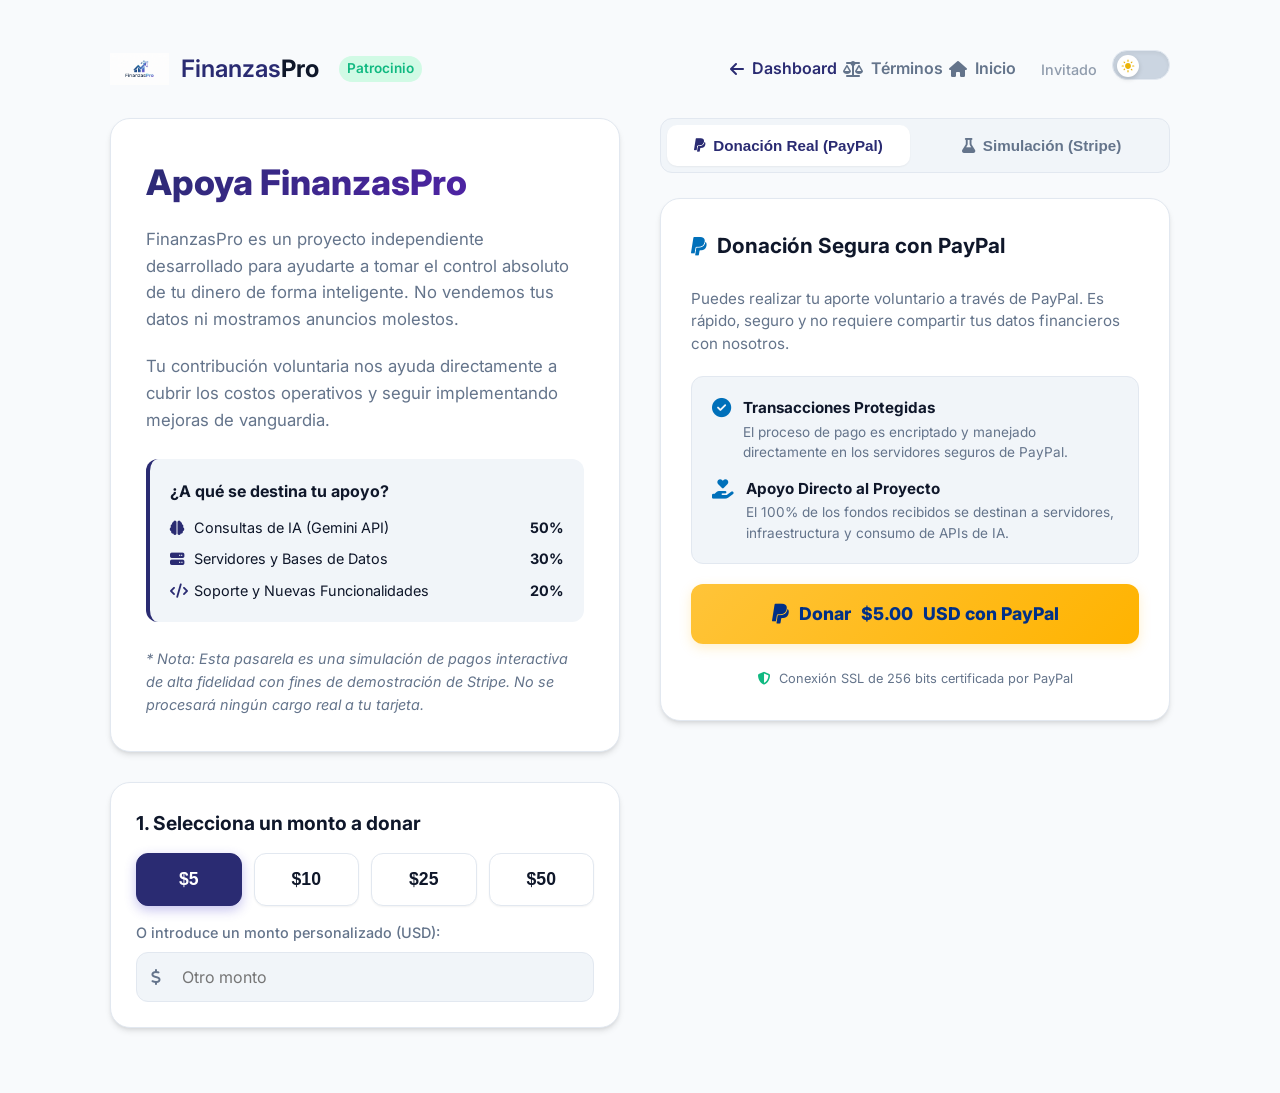
==== commit 8b397291: "feat(design): update web colors to Tecnologia de Vanguardia (deep indigo and deep violet)" ====
--- a/donar.html
+++ b/donar.html
@@ -18,8 +18,9 @@
     <meta property="og:description" content="Ayúdanos a mantener vivas las recomendaciones de IA. Haz una donación simulada o real de forma totalmente segura.">
     <meta property="og:image" content="https://tusitio.com/assets/og-image.jpg">
     
-    <!-- Favicon -->
-    <link rel="icon" type="image/svg+xml" href="data:image/svg+xml,<svg xmlns=%22http://www.w3.org/2000/svg%22 viewBox=%220 0 100 100%22><text y=%22.9em%22 font-size=%2290%22>💖</text></svg>">
+    <!-- Favicon & Touch Icon -->
+    <link rel="icon" type="image/svg+xml" href="images/icon.svg">
+    <link rel="apple-touch-icon" href="images/icon.svg">
     
     <!-- Google Fonts: Inter -->
     <link rel="preconnect" href="https://fonts.googleapis.com">
@@ -93,7 +94,7 @@
             font-size: 2.2rem;
             font-weight: 800;
             margin-bottom: 15px;
-            background: linear-gradient(135deg, var(--color-primary), #ec4899);
+            background: linear-gradient(135deg, var(--color-primary), #5b21b6);
             -webkit-background-clip: text;
             background-clip: text;
             -webkit-text-fill-color: transparent;
@@ -225,7 +226,7 @@
             flex-direction: column;
             justify-content: space-between;
             box-shadow: 0 10px 25px rgba(0, 0, 0, 0.25);
-            background: linear-gradient(135deg, #1e1b4b, #312e81, #4338ca);
+            background: linear-gradient(135deg, #1e1b4b, #2a2b72, #5b21b6);
             border: 1px solid rgba(255, 255, 255, 0.1);
         }
 
@@ -1117,7 +1118,7 @@
                 canvas.width = canvas.parentElement.clientWidth;
                 canvas.height = canvas.parentElement.clientHeight;
 
-                const colors = ['#4338ca', '#10b981', '#f59e0b', '#ec4899', '#3b82f6'];
+                const colors = ['#2a2b72', '#10b981', '#f59e0b', '#5b21b6', '#06b6d4'];
                 const confettiCount = 100;
                 const confetti = [];
 
--- a/css/style.css
+++ b/css/style.css
@@ -3,8 +3,10 @@
 ========================================= */
 :root {
     /* Brand Colors */
-    --color-primary: #4338ca; /* Indigo 700 */
-    --color-primary-hover: #3730a3;
+    --color-primary: #2a2b72; /* Indigo profundo (más azulado) */
+    --color-primary-hover: #1c1d54;
+    --color-accent: #06b6d4; /* Turquesa vibrante para pequeños acentos */
+    --color-accent-hover: #0891b2;
     --color-success: #10b981; /* Emerald 500 */
     --color-success-bg: #d1fae5;
     --color-danger: #ef4444; /* Red 500 */
@@ -137,7 +139,7 @@
    💰 BALANCE Y RESUMEN
 ========================================= */
 .balance-card {
-    background: linear-gradient(135deg, var(--color-primary), #6366f1);
+    background: linear-gradient(135deg, var(--color-primary), #5b21b6); /* Indigo a Violeta Profundo */
     color: white;
     text-align: center;
     padding: 40px 25px;
@@ -253,8 +255,8 @@
 
 input:focus, select:focus {
     outline: none;
-    border-color: var(--color-primary);
-    box-shadow: 0 0 0 3px rgba(67, 56, 202, 0.1);
+    border-color: var(--color-accent);
+    box-shadow: 0 0 0 3px rgba(6, 182, 212, 0.15);
 }
 
 /* =========================================
@@ -709,7 +711,7 @@
     background: var(--color-primary);
     border-color: var(--color-primary);
     transform: translateY(-1px);
-    box-shadow: 0 4px 12px rgba(67, 56, 202, 0.3);
+    box-shadow: 0 4px 12px rgba(42, 43, 114, 0.3);
 }
 
 .nav-link-btn.donate-link:hover {
@@ -774,7 +776,7 @@
 .ai-insights-card {
     border: 1px solid transparent;
     background-image: linear-gradient(var(--bg-card), var(--bg-card)), 
-                       linear-gradient(135deg, var(--color-primary), #ec4899);
+                       linear-gradient(135deg, var(--color-primary), #5b21b6);
     background-origin: border-box;
     background-clip: padding-box, border-box;
     position: relative;
